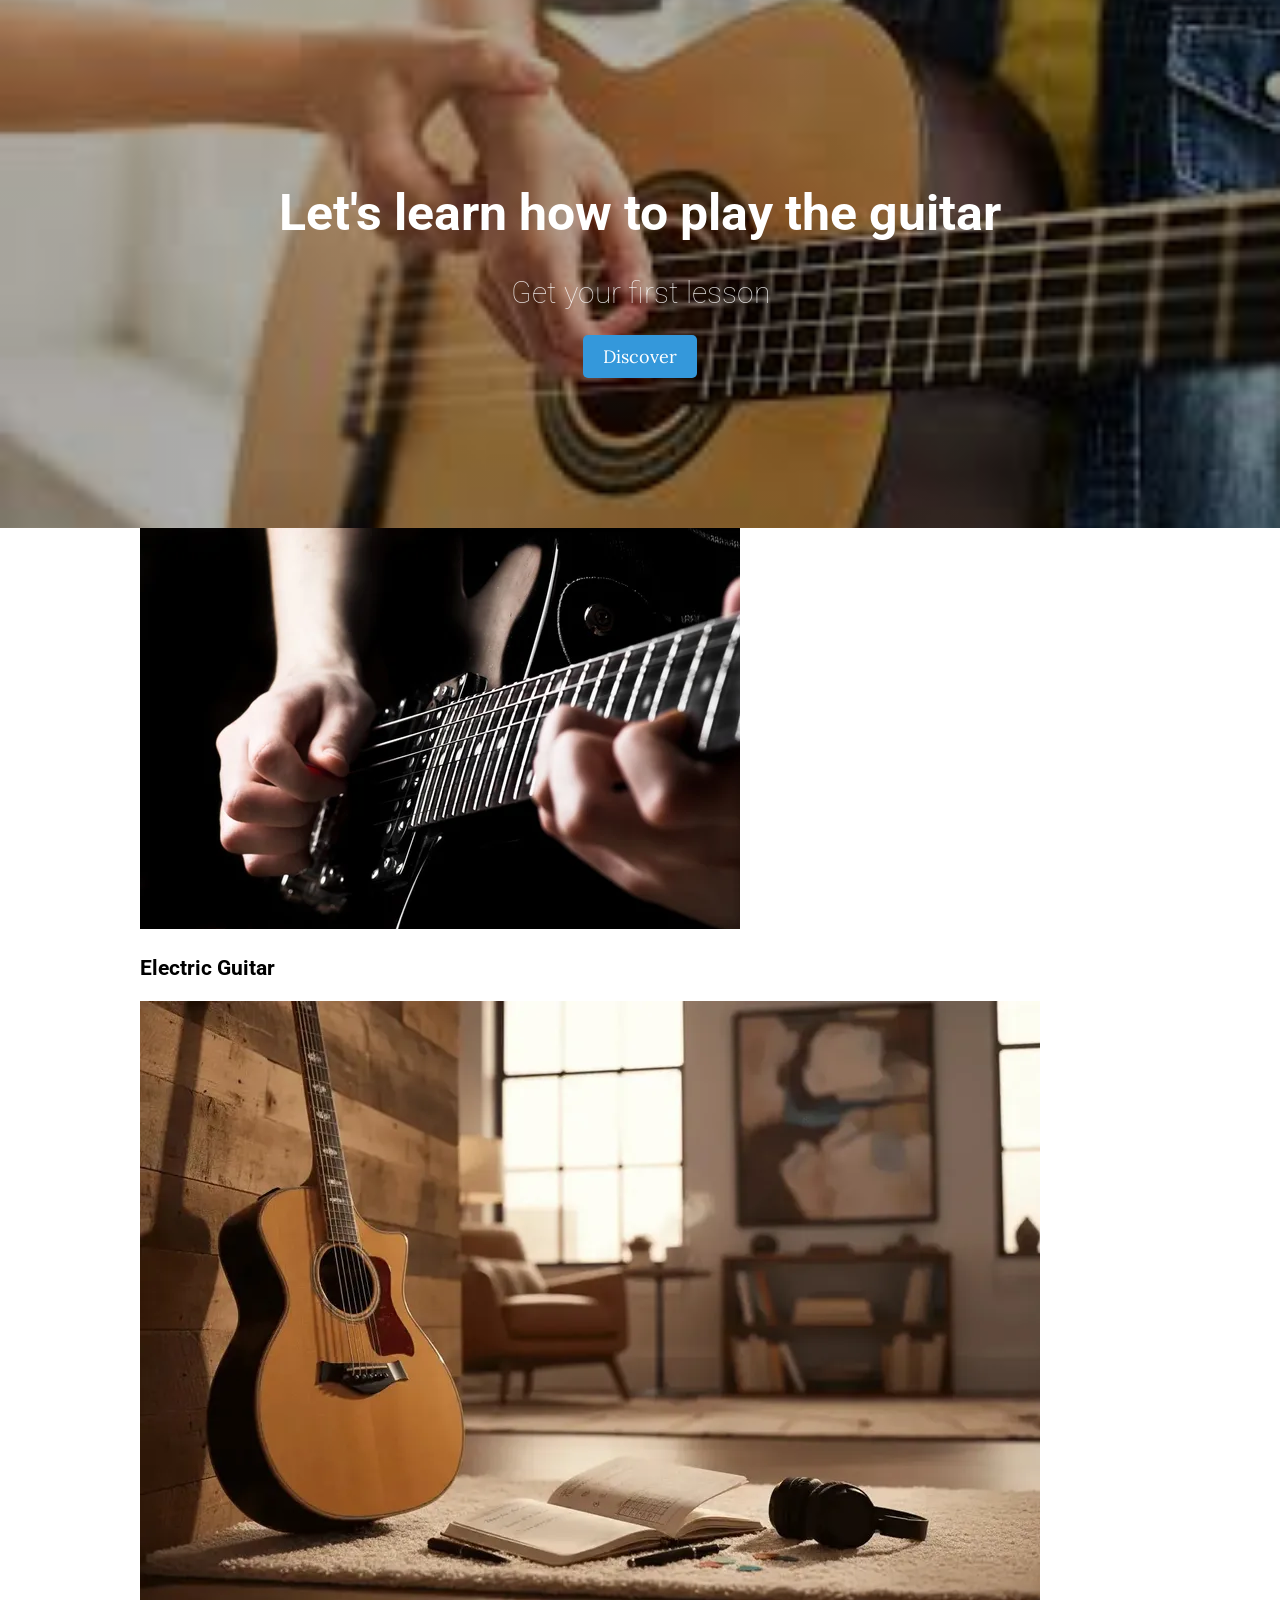
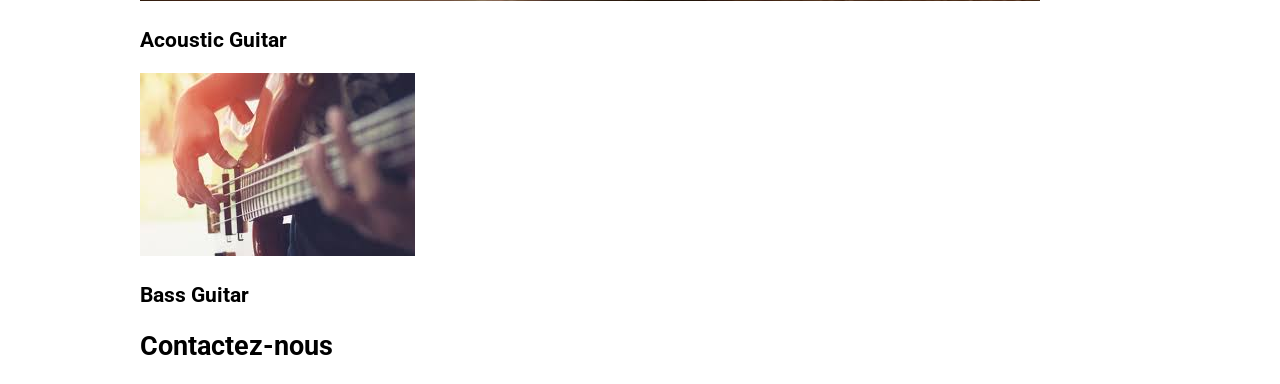
==== index.html @ ce511f98 "Add files via upload" ====
<!DOCTYPE html>
<html lang="fr">
  <head>
    <meta charset="UTF-8">
    <meta name="viewport" content="width=device-width, initial-scale=1.0">
    <title>My Startup</title>
    <link rel="stylesheet" href="css/style.css">
  </head>
  <body>

    <!-- Banner -->
    <div class="banner">
      <div class="container">
        <h1>Let's learn how to play the guitar</h1>
        <h2>Get your first lesson</h2>
        <a href="" class="btn-blue">Discover</a>
      </div>
    </div>

    <!-- Grille de cards -->
    <div class="container">
      <div class="cards">

        <div class="card">
          <img src="images/electric guitar.jpg" alt="Paris">
          <h3>Electric Guitar</h3>
        </div>

        <div class="card">
          <img src="images/acoustic guitar.jpg" alt="London">
          <h3>Acoustic Guitar</h3>
        </div>

        <div class="card">
          <img src="images/bass guitar.jpg" alt="Berlin">
          <h3>Bass Guitar</h3>
        </div>

      </div>
    </div>

    <!-- Formulaire Typeform -->
    <div class="container">
      <h2>Contactez-nous</h2>
      <div data-tf-live="01KMX0AF0N2NT7P7BZZPREY8KE"></div>
    </div>
  </body>
  <script src="//embed.typeform.com/next/embed.js"></script>
</html>
---- css/style.css ----
/* Importing Google fonts */
@import url("https://fonts.googleapis.com/css?family=Lora:400,700|Roboto:300,400,700");

/* Importing component files */
@import url("components/avatar.css");
@import url("components/banner.css");
@import url("components/button.css");

/* General style */
body {
  font-family: 'Lora', serif;
  font-size: 18px;
  margin: 0px;
}

h1, h2, h3 {
  font-family: 'Roboto', sans-serif;
  font-weight: bold;
}

a {
  text-decoration: none;
}

.container {
  width: 1000px;
  margin: 0 auto;
}
@import url("components/card.css");
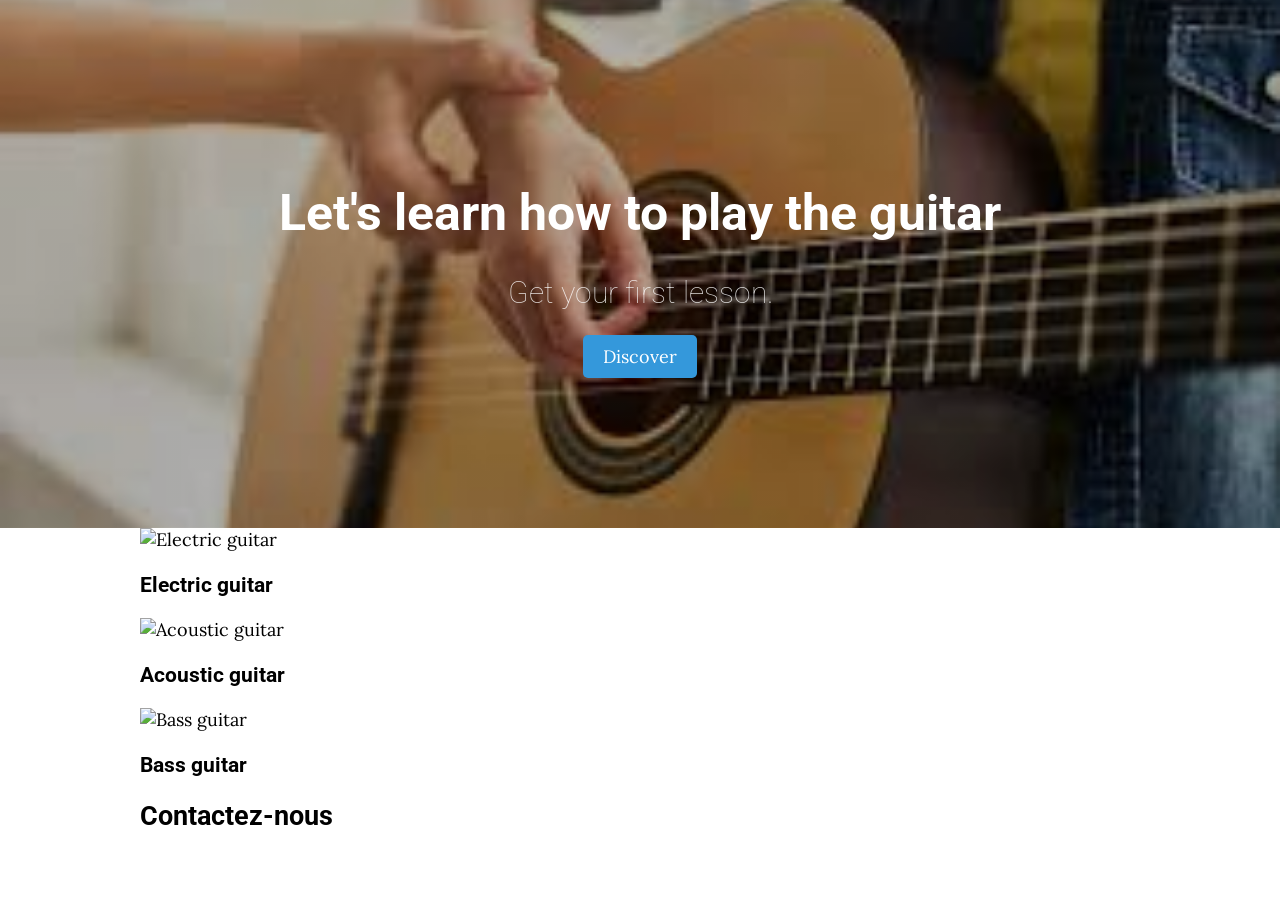
==== commit bb919591: "Add files via upload" ====
--- a/index.html
+++ b/index.html
@@ -1,50 +1,45 @@
-
 <!DOCTYPE html>
-<html lang="fr">
+<html>
   <head>
     <meta charset="UTF-8">
-    <meta name="viewport" content="width=device-width, initial-scale=1.0">
     <title>My Startup</title>
+    <meta name="description" content="A website for my startup project">
     <link rel="stylesheet" href="css/style.css">
   </head>
+
   <body>
-
-    <!-- Banner -->
     <div class="banner">
       <div class="container">
         <h1>Let's learn how to play the guitar</h1>
-        <h2>Get your first lesson</h2>
-        <a href="" class="btn-blue">Discover</a>
+        <h2>Get your first lesson.</h2>
+        <a href="#apply-section" class="btn-blue">Discover</a>
       </div>
     </div>
 
-    <!-- Grille de cards -->
     <div class="container">
       <div class="cards">
-
         <div class="card">
-          <img src="images/electric guitar.jpg" alt="Paris">
-          <h3>Electric Guitar</h3>
+          <img src="images/electricguitar.jpg" alt="Electric guitar">
+          <h3>Electric guitar</h3>
         </div>
-
         <div class="card">
-          <img src="images/acoustic guitar.jpg" alt="London">
-          <h3>Acoustic Guitar</h3>
+          <img src="images/acousticguitar.jpg" alt="Acoustic guitar">
+          <h3>Acoustic guitar</h3>
         </div>
-
         <div class="card">
-          <img src="images/bass guitar.jpg" alt="Berlin">
-          <h3>Bass Guitar</h3>
+          <img src="images/bassguitar.jpg" alt="Bass guitar">
+          <h3>Bass guitar</h3>
         </div>
-
       </div>
     </div>
 
-    <!-- Formulaire Typeform -->
+
+ <!-- Formulaire Typeform -->
     <div class="container">
       <h2>Contactez-nous</h2>
       <div data-tf-live="01KMX0AF0N2NT7P7BZZPREY8KE"></div>
     </div>
+
   </body>
   <script src="//embed.typeform.com/next/embed.js"></script>
-</html>
+</html>
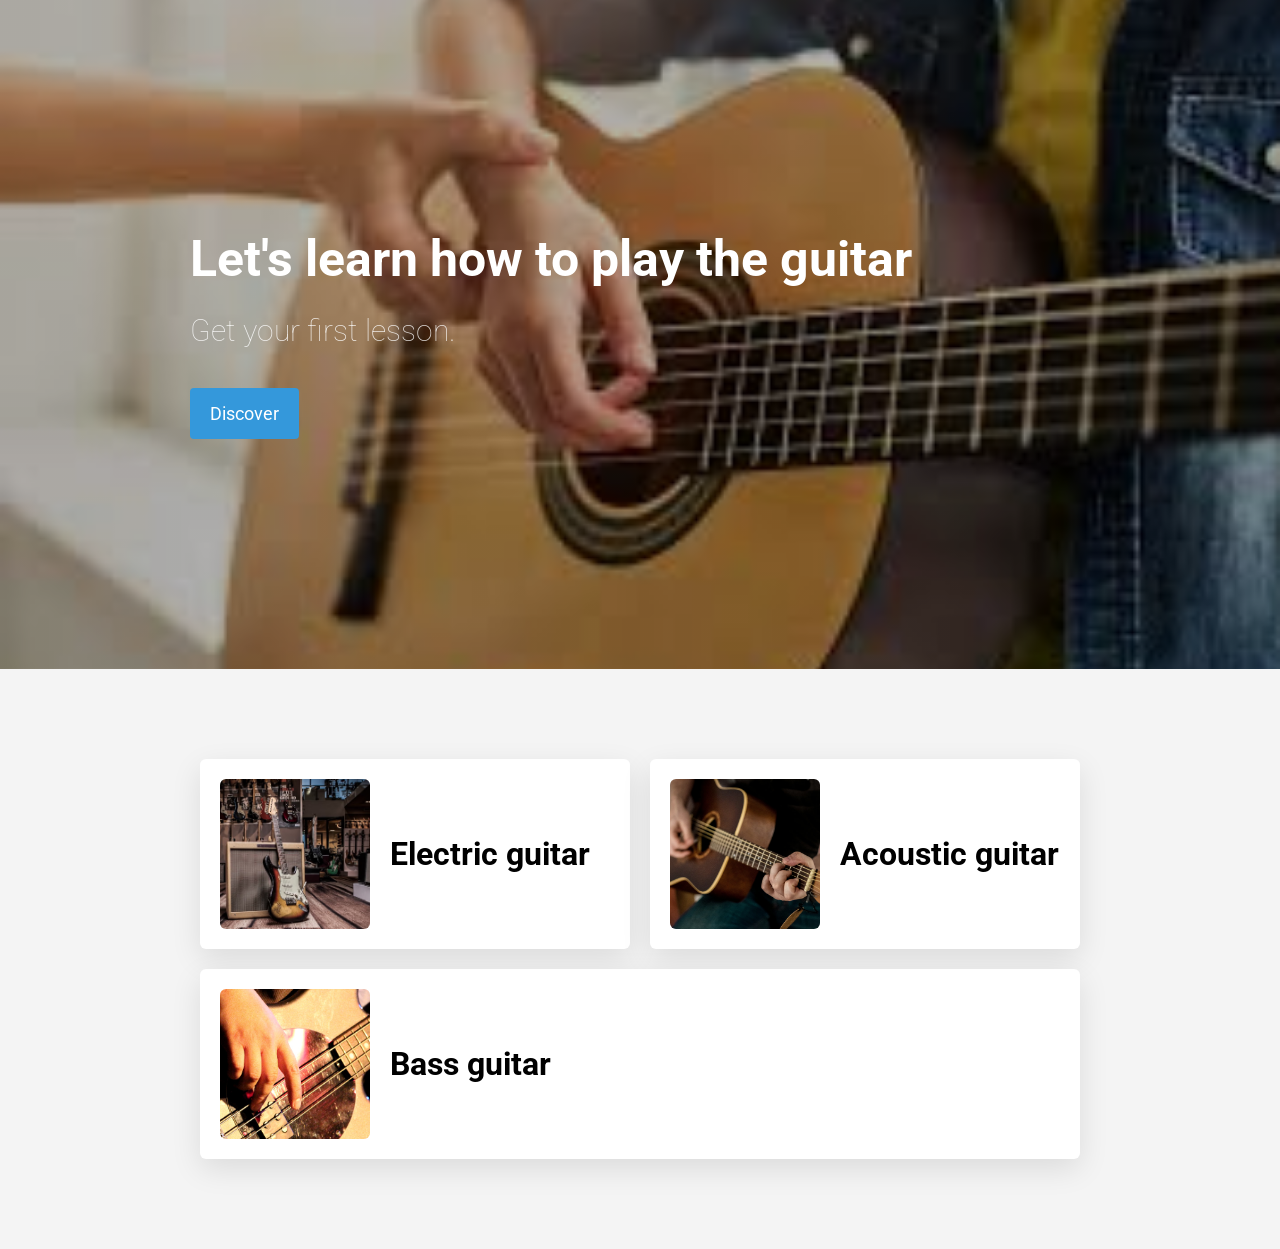
==== commit 67452d6a: "Add files via upload" ====
--- a/index.html
+++ b/index.html
@@ -6,7 +6,6 @@
     <meta name="description" content="A website for my startup project">
     <link rel="stylesheet" href="css/style.css">
   </head>
-
   <body>
     <div class="banner">
       <div class="container">
@@ -15,7 +14,6 @@
         <a href="#apply-section" class="btn-blue">Discover</a>
       </div>
     </div>
-
     <div class="container">
       <div class="cards">
         <div class="card">
@@ -32,14 +30,7 @@
         </div>
       </div>
     </div>
-
-
- <!-- Formulaire Typeform -->
-    <div class="container">
-      <h2>Contactez-nous</h2>
-      <div data-tf-live="01KMX0AF0N2NT7P7BZZPREY8KE"></div>
-    </div>
-
+    <div data-tf-live="01KMX0AF0N2NT7P7BZZPREY8KE"></div>
   </body>
   <script src="//embed.typeform.com/next/embed.js"></script>
 </html>
--- a/css/style.css
+++ b/css/style.css
@@ -1,16 +1,16 @@
-/* Importing Google fonts */
 @import url("https://fonts.googleapis.com/css?family=Lora:400,700|Roboto:300,400,700");
 
-/* Importing component files */
 @import url("components/avatar.css");
 @import url("components/banner.css");
 @import url("components/button.css");
+@import url("components/container.css");
+@import url("components/card.css");
 
-/* General style */
 body {
   font-family: 'Lora', serif;
   font-size: 18px;
   margin: 0px;
+  background-color: #f4f4f4;
 }
 
 h1, h2, h3 {
@@ -21,9 +21,4 @@
 a {
   text-decoration: none;
 }
-
-.container {
-  width: 1000px;
-  margin: 0 auto;
-}
-@import url("components/card.css");+@import url("components/card.css")
